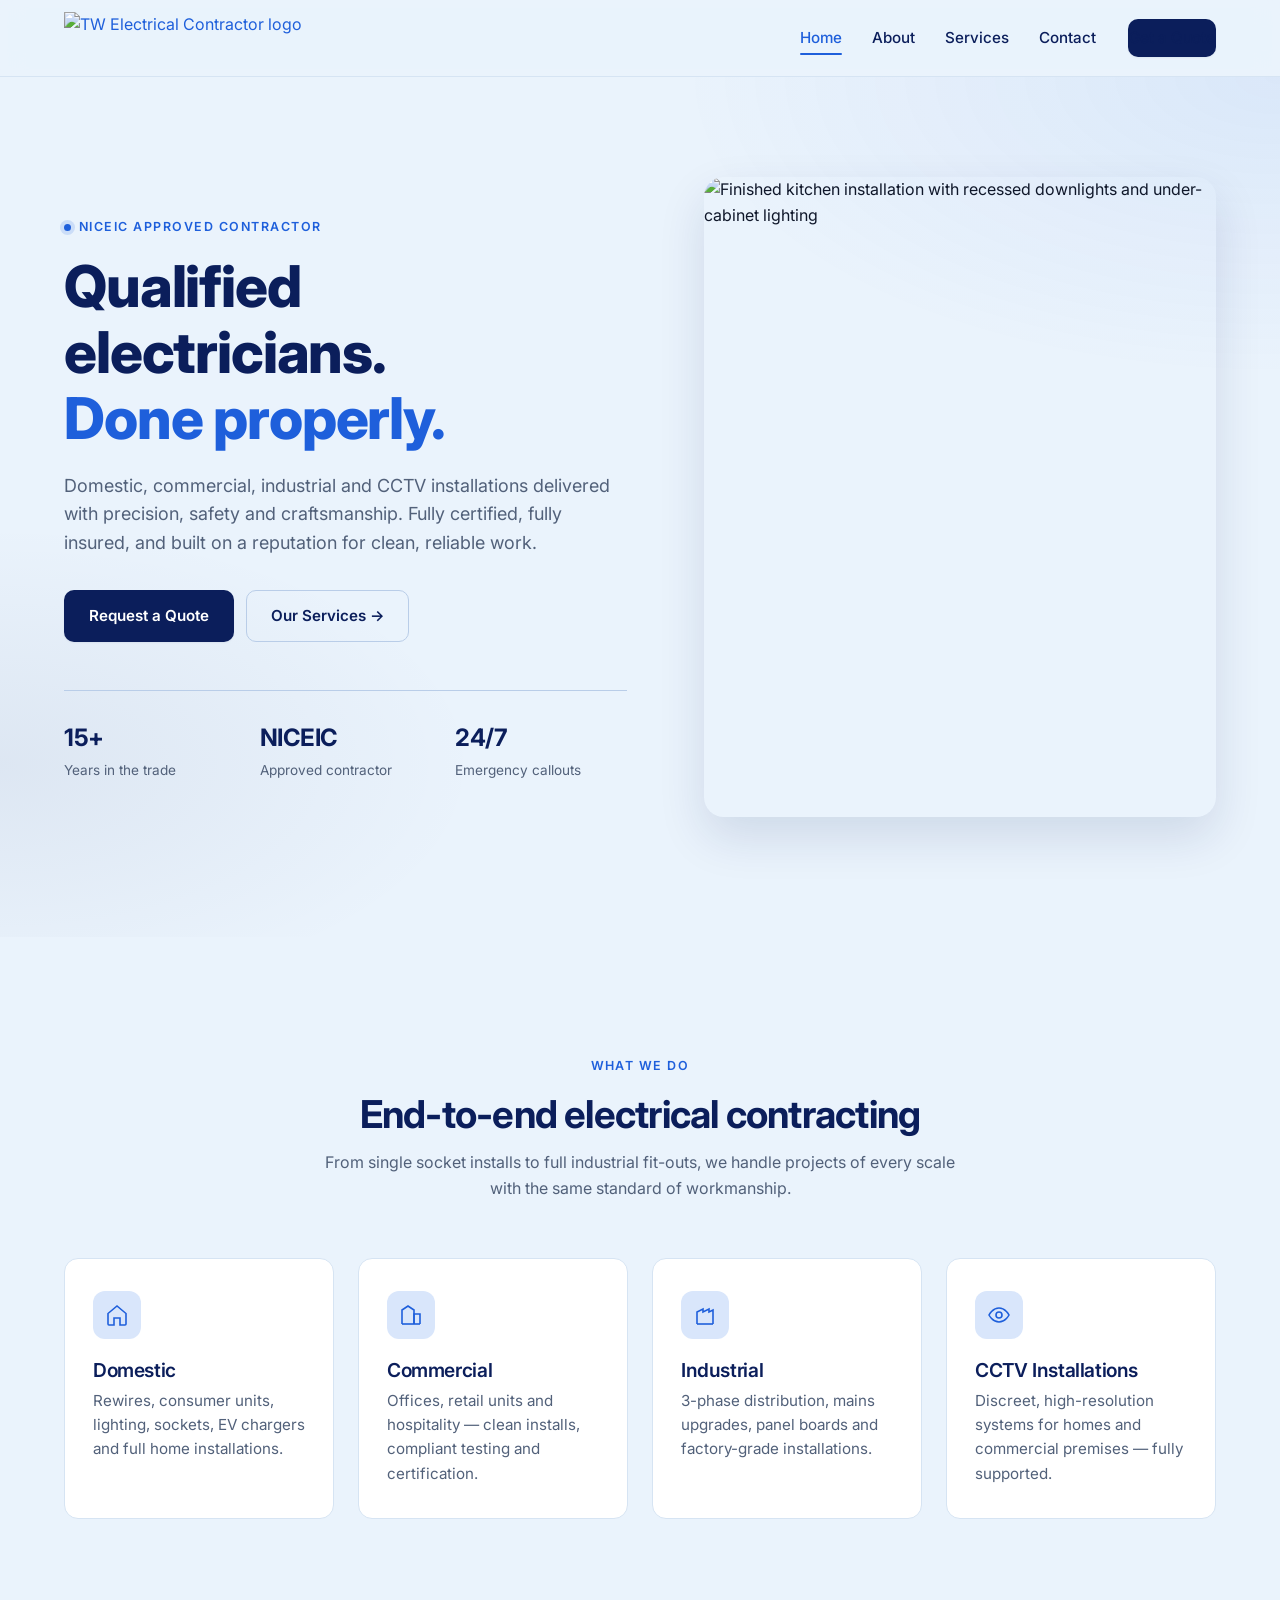
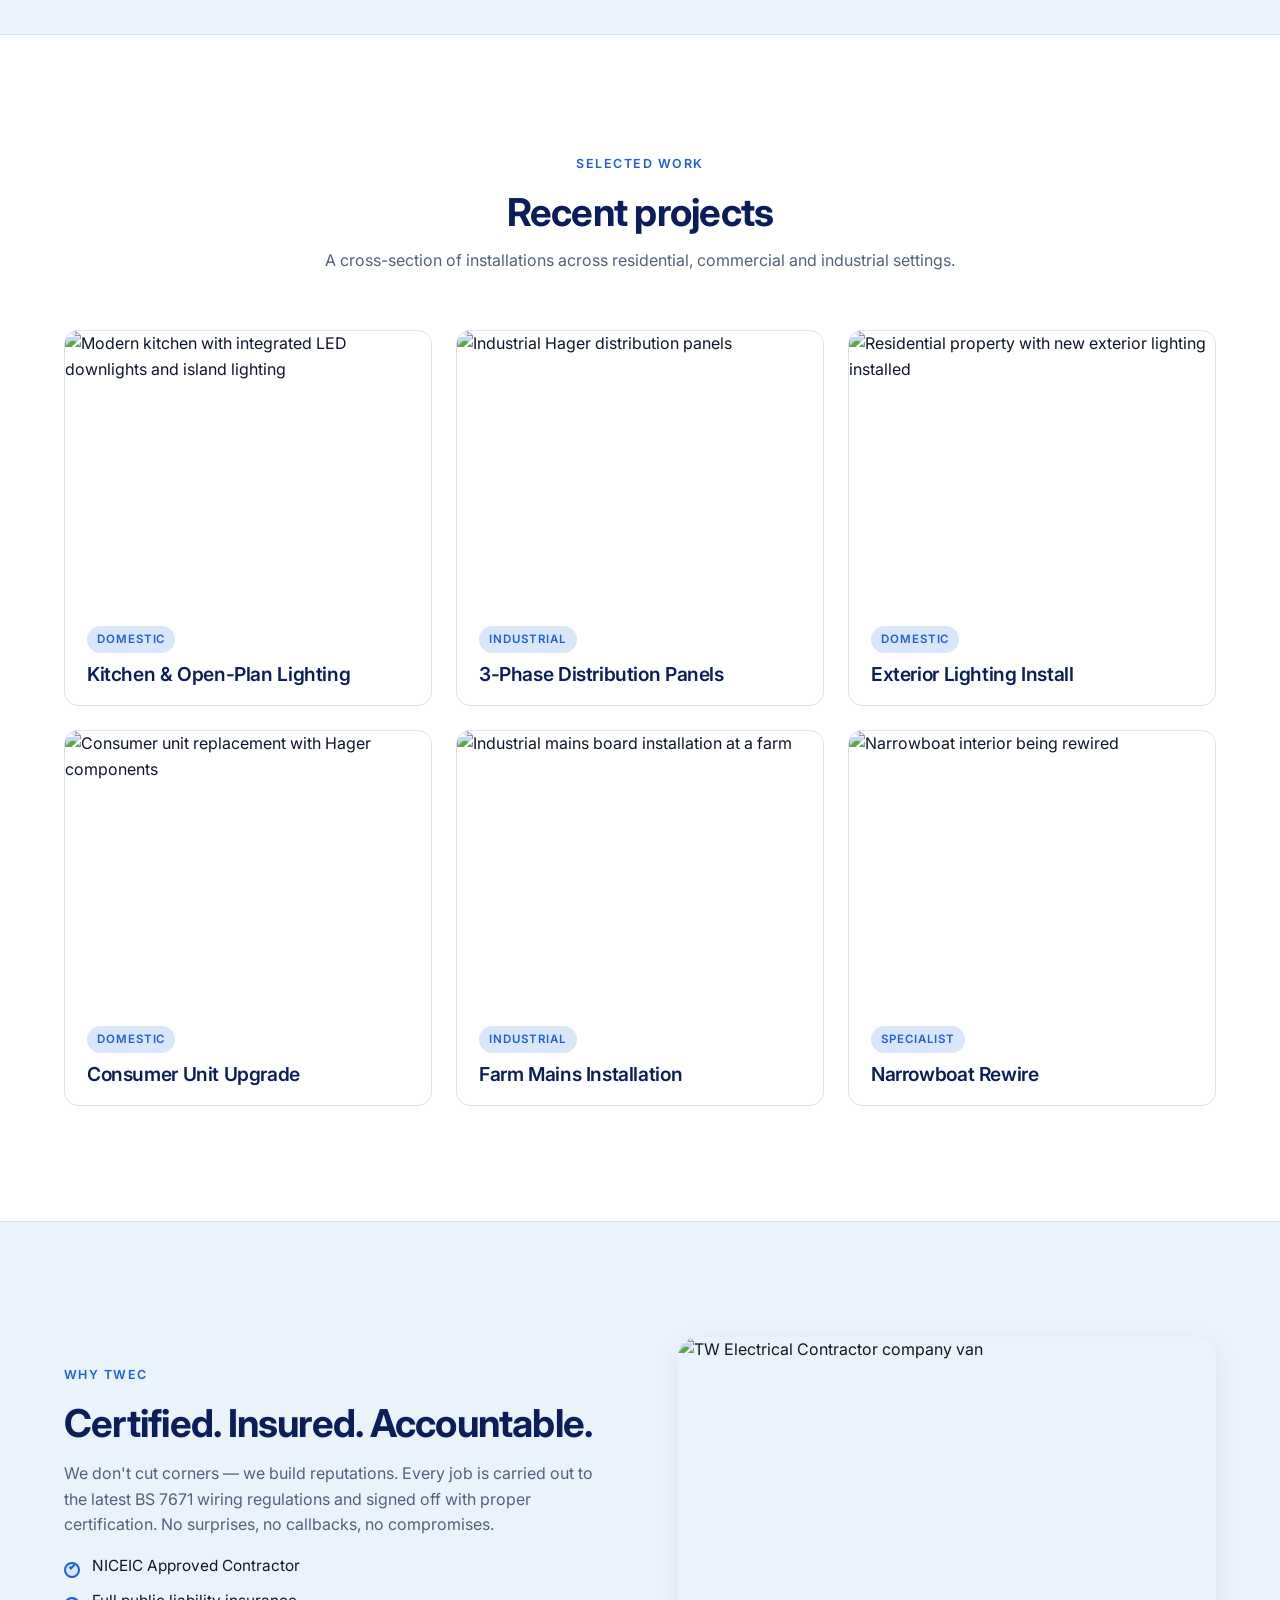
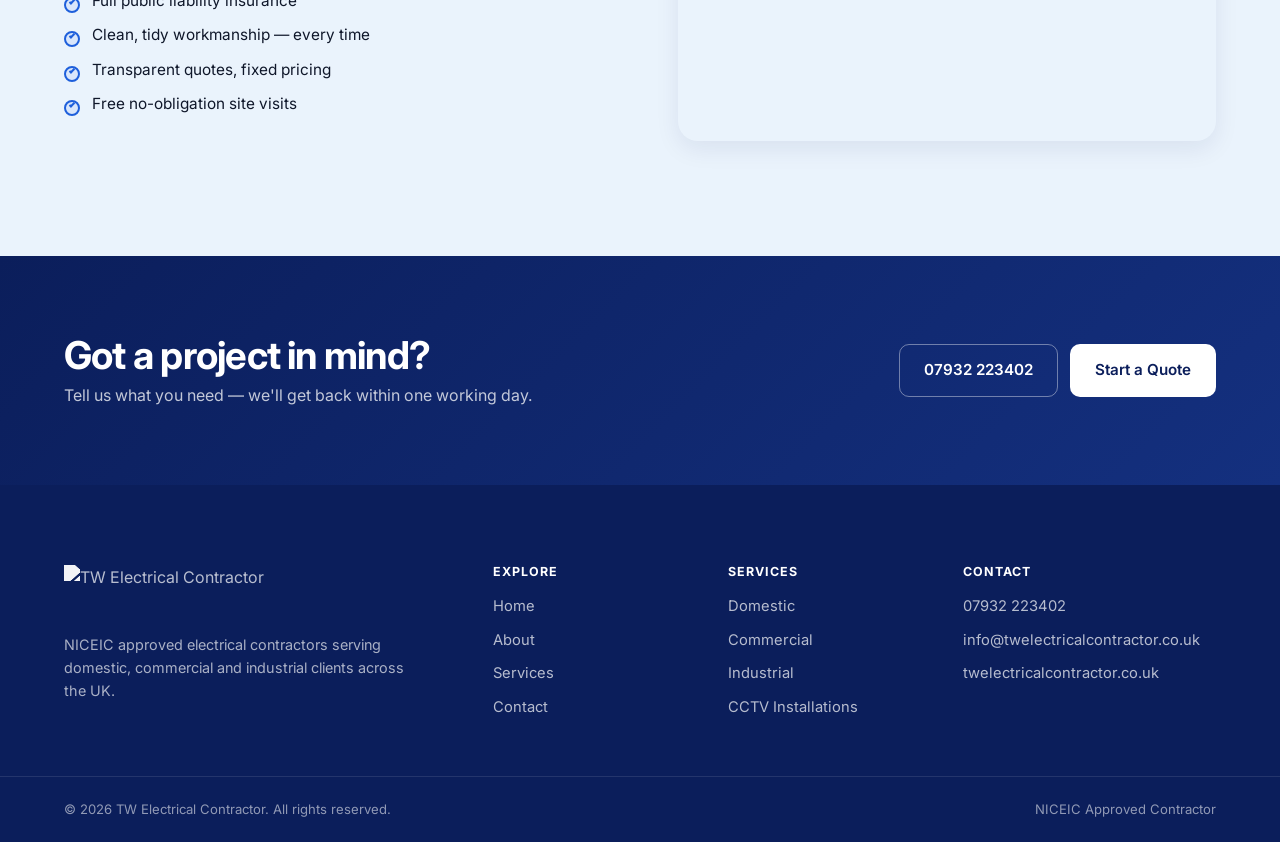
==== index.html @ 7920835a "Add files via upload" ====
<!DOCTYPE html>
<html lang="en">
<head>
    <meta charset="UTF-8" />
    <meta name="viewport" content="width=device-width, initial-scale=1.0" />
    <meta name="description" content="TW Electrical Contractor — NICEIC approved electricians delivering domestic, commercial, industrial and CCTV installations across the UK." />
    <meta name="theme-color" content="#0B1E5B" />

    <!-- Open Graph / Social -->
    <meta property="og:type" content="website" />
    <meta property="og:title" content="TW Electrical Contractor — NICEIC Approved Electricians" />
    <meta property="og:description" content="Qualified, NICEIC approved electrical contractors. Domestic, commercial, industrial and CCTV installations." />
    <meta property="og:image" content="images/og-preview.jpg" />
    <meta property="og:url" content="https://twelectricalcontractor.co.uk/" />
    <meta name="twitter:card" content="summary_large_image" />

    <title>TW Electrical Contractor — NICEIC Approved Electricians</title>

    <link rel="icon" type="image/png" href="images/logo.png" />
    <link rel="preconnect" href="https://fonts.googleapis.com" />
    <link rel="preconnect" href="https://fonts.gstatic.com" crossorigin />
    <link href="https://fonts.googleapis.com/css2?family=Inter:wght@400;500;600;700;800&display=swap" rel="stylesheet" />
    <link rel="stylesheet" href="style.css" />
</head>
<body>
    <a class="skip-link" href="#main">Skip to content</a>

    <header class="site-header">
        <div class="container header-inner">
            <a href="index.html" class="logo" aria-label="TW Electrical Contractor home">
                <img src="images/logo.png" alt="TW Electrical Contractor logo" />
            </a>

            <input type="checkbox" id="nav-toggle" class="nav-toggle" aria-label="Toggle navigation" />
            <label for="nav-toggle" class="nav-toggle-label" aria-hidden="true">
                <span></span><span></span><span></span>
            </label>

            <nav class="site-nav" aria-label="Primary">
                <ul>
                    <li><a href="index.html" class="active">Home</a></li>
                    <li><a href="about.html">About</a></li>
                    <li><a href="services.html">Services</a></li>
                    <li><a href="contact.html">Contact</a></li>
                </ul>
                <a href="contact.html" class="btn btn-primary nav-cta">Get a Quote</a>
            </nav>
        </div>
    </header>

    <main id="main">
        <!-- HERO -->
        <section class="hero">
            <div class="container hero-inner">
                <div class="hero-copy">
                    <span class="eyebrow">
                        <span class="dot"></span> NICEIC Approved Contractor
                    </span>
                    <h1>Qualified electricians.<br /><span class="accent">Done properly.</span></h1>
                    <p class="lead">
                        Domestic, commercial, industrial and CCTV installations delivered with precision,
                        safety and craftsmanship. Fully certified, fully insured, and built on a reputation
                        for clean, reliable work.
                    </p>
                    <div class="hero-actions">
                        <a href="contact.html" class="btn btn-primary">Request a Quote</a>
                        <a href="services.html" class="btn btn-ghost">Our Services →</a>
                    </div>

                    <ul class="hero-stats">
                        <li><strong>15+</strong><span>Years in the trade</span></li>
                        <li><strong>NICEIC</strong><span>Approved contractor</span></li>
                        <li><strong>24/7</strong><span>Emergency callouts</span></li>
                    </ul>
                </div>

                <div class="hero-media">
                    <img src="images/project-kitchen.jpg" alt="Finished kitchen installation with recessed downlights and under-cabinet lighting" />
                </div>
            </div>
        </section>

        <!-- SERVICES PREVIEW -->
        <section class="section">
            <div class="container">
                <div class="section-head">
                    <span class="eyebrow">What we do</span>
                    <h2>End-to-end electrical contracting</h2>
                    <p>From single socket installs to full industrial fit-outs, we handle projects of every scale with the same standard of workmanship.</p>
                </div>

                <div class="grid grid-4">
                    <article class="card service-card">
                        <div class="card-icon" aria-hidden="true">
                            <svg viewBox="0 0 24 24" fill="none" stroke="currentColor" stroke-width="1.6"><path d="M3 10.5 12 3l9 7.5V21a1 1 0 0 1-1 1h-5v-7h-6v7H4a1 1 0 0 1-1-1V10.5Z"/></svg>
                        </div>
                        <h3>Domestic</h3>
                        <p>Rewires, consumer units, lighting, sockets, EV chargers and full home installations.</p>
                    </article>

                    <article class="card service-card">
                        <div class="card-icon" aria-hidden="true">
                            <svg viewBox="0 0 24 24" fill="none" stroke="currentColor" stroke-width="1.6"><path d="M3 21V7l6-4 6 4v14"/><path d="M15 21V11h6v10"/><path d="M3 21h18"/></svg>
                        </div>
                        <h3>Commercial</h3>
                        <p>Offices, retail units and hospitality — clean installs, compliant testing and certification.</p>
                    </article>

                    <article class="card service-card">
                        <div class="card-icon" aria-hidden="true">
                            <svg viewBox="0 0 24 24" fill="none" stroke="currentColor" stroke-width="1.6"><path d="M4 21V9l6-3v3l6-3v3l4-2v14"/><path d="M4 21h16"/></svg>
                        </div>
                        <h3>Industrial</h3>
                        <p>3-phase distribution, mains upgrades, panel boards and factory-grade installations.</p>
                    </article>

                    <article class="card service-card">
                        <div class="card-icon" aria-hidden="true">
                            <svg viewBox="0 0 24 24" fill="none" stroke="currentColor" stroke-width="1.6"><circle cx="12" cy="12" r="3"/><path d="M2 12s3.5-7 10-7 10 7 10 7-3.5 7-10 7S2 12 2 12Z"/></svg>
                        </div>
                        <h3>CCTV Installations</h3>
                        <p>Discreet, high-resolution systems for homes and commercial premises — fully supported.</p>
                    </article>
                </div>
            </div>
        </section>

        <!-- FEATURED WORK -->
        <section class="section section-alt">
            <div class="container">
                <div class="section-head">
                    <span class="eyebrow">Selected work</span>
                    <h2>Recent projects</h2>
                    <p>A cross-section of installations across residential, commercial and industrial settings.</p>
                </div>

                <div class="grid grid-3">
                    <figure class="project">
                        <img src="images/project-kitchen-2.jpg" alt="Modern kitchen with integrated LED downlights and island lighting" />
                        <figcaption>
                            <span class="tag">Domestic</span>
                            <h3>Kitchen &amp; Open-Plan Lighting</h3>
                        </figcaption>
                    </figure>

                    <figure class="project">
                        <img src="images/project-industrial.jpg" alt="Industrial Hager distribution panels" />
                        <figcaption>
                            <span class="tag">Industrial</span>
                            <h3>3-Phase Distribution Panels</h3>
                        </figcaption>
                    </figure>

                    <figure class="project">
                        <img src="images/project-house.jpg" alt="Residential property with new exterior lighting installed" />
                        <figcaption>
                            <span class="tag">Domestic</span>
                            <h3>Exterior Lighting Install</h3>
                        </figcaption>
                    </figure>

                    <figure class="project">
                        <img src="images/project-consumer-unit.jpg" alt="Consumer unit replacement with Hager components" />
                        <figcaption>
                            <span class="tag">Domestic</span>
                            <h3>Consumer Unit Upgrade</h3>
                        </figcaption>
                    </figure>

                    <figure class="project">
                        <img src="images/project-farm.jpg" alt="Industrial mains board installation at a farm" />
                        <figcaption>
                            <span class="tag">Industrial</span>
                            <h3>Farm Mains Installation</h3>
                        </figcaption>
                    </figure>

                    <figure class="project">
                        <img src="images/project-narrowboat.jpg" alt="Narrowboat interior being rewired" />
                        <figcaption>
                            <span class="tag">Specialist</span>
                            <h3>Narrowboat Rewire</h3>
                        </figcaption>
                    </figure>
                </div>
            </div>
        </section>

        <!-- WHY US -->
        <section class="section">
            <div class="container">
                <div class="split">
                    <div>
                        <span class="eyebrow">Why TWEC</span>
                        <h2>Certified. Insured. Accountable.</h2>
                        <p>We don't cut corners — we build reputations. Every job is carried out to the latest BS 7671 wiring regulations and signed off with proper certification. No surprises, no callbacks, no compromises.</p>
                        <ul class="check-list">
                            <li>NICEIC Approved Contractor</li>
                            <li>Full public liability insurance</li>
                            <li>Clean, tidy workmanship — every time</li>
                            <li>Transparent quotes, fixed pricing</li>
                            <li>Free no-obligation site visits</li>
                        </ul>
                    </div>
                    <div class="split-media">
                        <img src="images/van.jpg" alt="TW Electrical Contractor company van" />
                    </div>
                </div>
            </div>
        </section>

        <!-- CTA BANNER -->
        <section class="cta-banner">
            <div class="container cta-inner">
                <div>
                    <h2>Got a project in mind?</h2>
                    <p>Tell us what you need — we'll get back within one working day.</p>
                </div>
                <div class="cta-actions">
                    <a href="tel:07932223402" class="btn btn-ghost-light">07932 223402</a>
                    <a href="contact.html" class="btn btn-white">Start a Quote</a>
                </div>
            </div>
        </section>
    </main>

    <footer class="site-footer">
        <div class="container footer-grid">
            <div class="footer-brand">
                <img src="images/logo.png" alt="TW Electrical Contractor" />
                <p>NICEIC approved electrical contractors serving domestic, commercial and industrial clients across the UK.</p>
            </div>
            <div>
                <h4>Explore</h4>
                <ul>
                    <li><a href="index.html">Home</a></li>
                    <li><a href="about.html">About</a></li>
                    <li><a href="services.html">Services</a></li>
                    <li><a href="contact.html">Contact</a></li>
                </ul>
            </div>
            <div>
                <h4>Services</h4>
                <ul>
                    <li>Domestic</li>
                    <li>Commercial</li>
                    <li>Industrial</li>
                    <li>CCTV Installations</li>
                </ul>
            </div>
            <div>
                <h4>Contact</h4>
                <ul>
                    <li><a href="tel:07932223402">07932 223402</a></li>
                    <li><a href="mailto:info@twelectricalcontractor.co.uk">info@twelectricalcontractor.co.uk</a></li>
                    <li>twelectricalcontractor.co.uk</li>
                </ul>
            </div>
        </div>
        <div class="footer-base">
            <div class="container">
                <p>© 2026 TW Electrical Contractor. All rights reserved.</p>
                <p>NICEIC Approved Contractor</p>
            </div>
        </div>
    </footer>
</body>
</html>
---- style.css ----
/* =========================================
   TW Electrical Contractor — style.css
   Clean · Corporate · Minimal
   ========================================= */

/* --- Design Tokens --- */
:root {
    --bg: #EAF3FC;
    --bg-alt: #FFFFFF;
    --bg-deep: #DCEBF9;
    --primary: #0B1E5B;
    --primary-700: #14307F;
    --accent: #1E5FDB;
    --accent-soft: #D9E6FB;
    --text: #0F172A;
    --text-muted: #52617A;
    --border: #D6E4F3;
    --border-strong: #B9CDE8;
    --shadow-sm: 0 1px 2px rgba(11, 30, 91, 0.06);
    --shadow-md: 0 8px 24px rgba(11, 30, 91, 0.08);
    --shadow-lg: 0 20px 48px rgba(11, 30, 91, 0.12);
    --radius: 14px;
    --radius-sm: 10px;
    --radius-lg: 20px;
    --max-w: 1200px;
}

/* --- Reset & Base --- */
*, *::before, *::after { box-sizing: border-box; }
* { margin: 0; padding: 0; }

html { scroll-behavior: smooth; -webkit-text-size-adjust: 100%; }

body {
    font-family: 'Inter', -apple-system, BlinkMacSystemFont, 'Segoe UI', Roboto, sans-serif;
    font-size: 16px;
    line-height: 1.6;
    color: var(--text);
    background: var(--bg);
    -webkit-font-smoothing: antialiased;
    -moz-osx-font-smoothing: grayscale;
}

img { max-width: 100%; display: block; height: auto; }
a { color: var(--accent); text-decoration: none; transition: color .2s ease; }
a:hover { color: var(--primary); }
ul { list-style: none; }

/* --- Typography --- */
h1, h2, h3, h4, h5 {
    font-family: inherit;
    font-weight: 700;
    color: var(--primary);
    letter-spacing: -0.02em;
    line-height: 1.15;
}
h1 { font-size: clamp(2.25rem, 4.5vw, 3.75rem); font-weight: 800; }
h2 { font-size: clamp(1.75rem, 3vw, 2.5rem); }
h3 { font-size: 1.2rem; font-weight: 600; }
h4 { font-size: 0.9rem; text-transform: uppercase; letter-spacing: 0.08em; color: var(--primary); }
p  { color: var(--text-muted); }
.lead { font-size: 1.125rem; color: var(--text-muted); max-width: 560px; }

.accent { color: var(--accent); }

.eyebrow {
    display: inline-flex;
    align-items: center;
    gap: 8px;
    font-size: 0.78rem;
    font-weight: 600;
    letter-spacing: 0.12em;
    text-transform: uppercase;
    color: var(--accent);
    margin-bottom: 16px;
}
.eyebrow .dot {
    width: 7px; height: 7px; border-radius: 50%;
    background: var(--accent);
    box-shadow: 0 0 0 4px rgba(30, 95, 219, 0.15);
}

/* --- Layout --- */
.container {
    width: 100%;
    max-width: var(--max-w);
    margin-inline: auto;
    padding-inline: 24px;
}

.section {
    padding: clamp(64px, 9vw, 120px) 0;
}
.section-alt { background: var(--bg-alt); border-top: 1px solid var(--border); border-bottom: 1px solid var(--border); }

.section-head {
    max-width: 640px;
    margin: 0 auto clamp(36px, 5vw, 56px);
    text-align: center;
}
.section-head h2 { margin-bottom: 14px; }

/* --- Accessibility --- */
.skip-link {
    position: absolute; left: -9999px;
    background: var(--primary); color: #fff;
    padding: 10px 16px; border-radius: 0 0 8px 0;
    z-index: 100;
}
.skip-link:focus { left: 0; top: 0; }

/* --- Buttons --- */
.btn {
    display: inline-flex;
    align-items: center;
    justify-content: center;
    gap: 8px;
    padding: 13px 24px;
    border-radius: 10px;
    font-weight: 600;
    font-size: 0.95rem;
    border: 1px solid transparent;
    cursor: pointer;
    transition: all .2s ease;
    white-space: nowrap;
}
.btn-primary {
    background: var(--primary);
    color: #fff;
    box-shadow: var(--shadow-sm);
}
.btn-primary:hover {
    background: var(--primary-700);
    color: #fff;
    transform: translateY(-1px);
    box-shadow: var(--shadow-md);
}
.btn-ghost {
    background: transparent;
    color: var(--primary);
    border-color: var(--border-strong);
}
.btn-ghost:hover {
    background: var(--bg-alt);
    border-color: var(--primary);
    color: var(--primary);
}
.btn-ghost-light {
    background: transparent;
    color: #fff;
    border-color: rgba(255,255,255,0.4);
}
.btn-ghost-light:hover { background: rgba(255,255,255,0.1); color: #fff; }
.btn-white {
    background: #fff;
    color: var(--primary);
}
.btn-white:hover { background: var(--accent-soft); color: var(--primary); }
.btn-full { width: 100%; padding: 15px 24px; }

/* --- Header / Nav --- */
.site-header {
    position: sticky;
    top: 0;
    z-index: 50;
    background: rgba(234, 243, 252, 0.85);
    backdrop-filter: saturate(180%) blur(12px);
    -webkit-backdrop-filter: saturate(180%) blur(12px);
    border-bottom: 1px solid var(--border);
}
.header-inner {
    display: flex;
    align-items: center;
    justify-content: space-between;
    min-height: 76px;
    gap: 24px;
}
.logo img { height: 52px; width: auto; }

.site-nav { display: flex; align-items: center; gap: 32px; }
.site-nav ul { display: flex; gap: 30px; }
.site-nav a {
    color: var(--primary);
    font-weight: 500;
    font-size: 0.95rem;
    position: relative;
    padding: 6px 0;
}
.site-nav a:hover { color: var(--accent); }
.site-nav a.active { color: var(--accent); }
.site-nav a.active::after {
    content: ""; position: absolute; left: 0; right: 0; bottom: -2px;
    height: 2px; background: var(--accent); border-radius: 2px;
}

/* Mobile nav toggle */
.nav-toggle, .nav-toggle-label { display: none; }

/* --- Hero --- */
.hero {
    padding: clamp(56px, 8vw, 100px) 0 clamp(72px, 10vw, 120px);
    position: relative;
    overflow: hidden;
}
.hero::before {
    content: "";
    position: absolute; inset: 0;
    background:
        radial-gradient(1000px 500px at 100% 0%, rgba(30, 95, 219, 0.08), transparent 60%),
        radial-gradient(800px 400px at 0% 80%, rgba(11, 30, 91, 0.06), transparent 60%);
    pointer-events: none;
}
.hero-inner {
    display: grid;
    grid-template-columns: 1.1fr 1fr;
    gap: clamp(40px, 6vw, 80px);
    align-items: center;
    position: relative;
}
.hero-copy h1 { margin-bottom: 20px; }
.hero-copy .lead { margin-bottom: 32px; }
.hero-actions {
    display: flex;
    gap: 12px;
    flex-wrap: wrap;
    margin-bottom: 48px;
}
.hero-stats {
    display: grid;
    grid-template-columns: repeat(3, 1fr);
    gap: 24px;
    padding-top: 28px;
    border-top: 1px solid var(--border-strong);
}
.hero-stats li { display: flex; flex-direction: column; }
.hero-stats strong {
    font-size: 1.5rem;
    color: var(--primary);
    font-weight: 700;
    letter-spacing: -0.02em;
    margin-bottom: 2px;
}
.hero-stats span {
    font-size: 0.85rem;
    color: var(--text-muted);
}
.hero-media {
    position: relative;
}
.hero-media img {
    border-radius: var(--radius-lg);
    box-shadow: var(--shadow-lg);
    aspect-ratio: 4/5;
    object-fit: cover;
    width: 100%;
}

/* --- Page Hero (inner pages) --- */
.page-hero {
    padding: clamp(56px, 8vw, 96px) 0 clamp(40px, 6vw, 64px);
    text-align: left;
    position: relative;
    overflow: hidden;
}
.page-hero::before {
    content: ""; position: absolute; inset: 0;
    background: radial-gradient(900px 400px at 80% 0%, rgba(30, 95, 219, 0.08), transparent 70%);
    pointer-events: none;
}
.page-hero .container { position: relative; max-width: 820px; }
.page-hero h1 { margin-bottom: 20px; }

/* --- Grids --- */
.grid { display: grid; gap: 24px; }
.grid-3 { grid-template-columns: repeat(3, 1fr); }
.grid-4 { grid-template-columns: repeat(4, 1fr); }

/* --- Cards --- */
.card {
    background: var(--bg-alt);
    border: 1px solid var(--border);
    border-radius: var(--radius);
    padding: 32px 28px;
    transition: all .25s ease;
}
.card:hover {
    border-color: var(--border-strong);
    transform: translateY(-2px);
    box-shadow: var(--shadow-md);
}

.service-card .card-icon {
    width: 48px; height: 48px;
    border-radius: 12px;
    background: var(--accent-soft);
    color: var(--accent);
    display: flex; align-items: center; justify-content: center;
    margin-bottom: 20px;
}
.service-card .card-icon svg { width: 24px; height: 24px; }
.service-card h3 { margin-bottom: 8px; color: var(--primary); }
.service-card p { font-size: 0.95rem; }

.values .value-num {
    display: inline-block;
    font-size: 0.85rem;
    font-weight: 700;
    color: var(--accent);
    letter-spacing: 0.1em;
    margin-bottom: 14px;
}
.values h3 { margin-bottom: 8px; }
.values p { font-size: 0.95rem; }

/* --- Project cards --- */
.project {
    background: var(--bg-alt);
    border: 1px solid var(--border);
    border-radius: var(--radius);
    overflow: hidden;
    transition: all .25s ease;
}
.project:hover {
    transform: translateY(-2px);
    box-shadow: var(--shadow-md);
    border-color: var(--border-strong);
}
.project img {
    width: 100%;
    aspect-ratio: 4/3;
    object-fit: cover;
}
.project figcaption { padding: 20px 22px; }
.project .tag {
    display: inline-block;
    font-size: 0.72rem;
    font-weight: 600;
    letter-spacing: 0.08em;
    text-transform: uppercase;
    color: var(--accent);
    background: var(--accent-soft);
    padding: 4px 10px;
    border-radius: 999px;
    margin-bottom: 10px;
}
.project h3 { color: var(--primary); }

/* --- Split --- */
.split {
    display: grid;
    grid-template-columns: 1fr 1fr;
    gap: clamp(40px, 6vw, 80px);
    align-items: center;
}
.split-media img {
    border-radius: var(--radius-lg);
    box-shadow: var(--shadow-md);
    aspect-ratio: 4/3;
    object-fit: cover;
    width: 100%;
}
.split h2 { margin-bottom: 16px; }
.split p { margin-bottom: 16px; }

/* --- Service Detail rows --- */
.service-detail {
    display: grid;
    grid-template-columns: 1fr 1.15fr;
    gap: clamp(40px, 6vw, 80px);
    align-items: center;
}
.service-detail.reverse .service-detail-media { order: 2; }
.service-detail-media img {
    border-radius: var(--radius-lg);
    box-shadow: var(--shadow-md);
    aspect-ratio: 4/3;
    object-fit: cover;
    width: 100%;
}
.service-detail h2 { margin-bottom: 16px; }
.service-detail p { margin-bottom: 20px; }

/* --- Check list --- */
.check-list {
    display: grid;
    gap: 10px;
    margin-top: 16px;
}
.check-list li {
    position: relative;
    padding-left: 28px;
    color: var(--text);
    font-size: 0.96rem;
}
.check-list li::before {
    content: "";
    position: absolute;
    left: 0; top: 8px;
    width: 16px; height: 16px;
    border-radius: 50%;
    background: var(--accent-soft);
    border: 2px solid var(--accent);
}
.check-list li::after {
    content: "";
    position: absolute;
    left: 5px; top: 11px;
    width: 6px; height: 3px;
    border-left: 2px solid var(--accent);
    border-bottom: 2px solid var(--accent);
    transform: rotate(-45deg);
}

/* --- Credentials --- */
.credentials {
    display: grid;
    grid-template-columns: 1fr 1fr;
    gap: clamp(40px, 6vw, 80px);
    align-items: center;
    background: var(--bg-alt);
    border: 1px solid var(--border);
    border-radius: var(--radius-lg);
    padding: clamp(32px, 5vw, 56px);
}
.credentials h2 { margin-bottom: 14px; }
.credentials-list {
    display: grid;
    grid-template-columns: 1fr 1fr;
    gap: 24px 16px;
}
.credentials-list li {
    display: flex;
    flex-direction: column;
    padding: 18px 20px;
    background: var(--bg);
    border-radius: var(--radius-sm);
}
.credentials-list strong {
    font-size: 1.15rem;
    color: var(--primary);
    font-weight: 700;
    margin-bottom: 2px;
    letter-spacing: -0.01em;
}
.credentials-list span {
    font-size: 0.85rem;
    color: var(--text-muted);
}

/* --- CTA Banner --- */
.cta-banner {
    background: linear-gradient(135deg, var(--primary) 0%, var(--primary-700) 100%);
    color: #fff;
    padding: clamp(48px, 6vw, 80px) 0;
}
.cta-inner {
    display: flex;
    align-items: center;
    justify-content: space-between;
    gap: 32px;
    flex-wrap: wrap;
}
.cta-inner h2 { color: #fff; margin-bottom: 6px; }
.cta-inner p { color: rgba(255,255,255,0.75); }
.cta-actions { display: flex; gap: 12px; flex-wrap: wrap; }

/* --- Contact --- */
.contact-grid {
    display: grid;
    grid-template-columns: 1fr 1.4fr;
    gap: clamp(32px, 5vw, 64px);
    align-items: start;
}
.contact-info h2 { margin-bottom: 12px; }
.contact-info p { margin-bottom: 28px; }
.info-list {
    display: grid;
    gap: 20px;
}
.info-list li {
    display: flex;
    flex-direction: column;
    padding-bottom: 20px;
    border-bottom: 1px solid var(--border);
}
.info-list li:last-child { border-bottom: none; padding-bottom: 0; }
.info-label {
    font-size: 0.75rem;
    text-transform: uppercase;
    letter-spacing: 0.1em;
    color: var(--text-muted);
    margin-bottom: 6px;
    font-weight: 600;
}
.info-list a, .info-list span:not(.info-label) {
    font-size: 1rem;
    color: var(--primary);
    font-weight: 500;
}
.info-list a:hover { color: var(--accent); }

/* Form */
.contact-form {
    background: var(--bg-alt);
    border: 1px solid var(--border);
    border-radius: var(--radius-lg);
    padding: clamp(28px, 4vw, 40px);
    display: grid;
    gap: 20px;
}
.form-grid {
    display: grid;
    grid-template-columns: 1fr 1fr;
    gap: 20px;
}
.form-row { display: flex; flex-direction: column; }
.form-row label {
    font-size: 0.82rem;
    font-weight: 600;
    color: var(--primary);
    margin-bottom: 8px;
    letter-spacing: 0.02em;
}
.form-row input,
.form-row select,
.form-row textarea {
    font-family: inherit;
    font-size: 0.98rem;
    color: var(--text);
    background: var(--bg);
    border: 1px solid var(--border-strong);
    border-radius: 10px;
    padding: 13px 16px;
    transition: all .2s ease;
    width: 100%;
}
.form-row input:focus,
.form-row select:focus,
.form-row textarea:focus {
    outline: none;
    border-color: var(--accent);
    background: #fff;
    box-shadow: 0 0 0 4px rgba(30, 95, 219, 0.12);
}
.form-row textarea { resize: vertical; min-height: 140px; }
.form-note {
    font-size: 0.82rem;
    color: var(--text-muted);
    text-align: center;
    margin-top: 4px;
}

/* --- Footer --- */
.site-footer {
    background: var(--primary);
    color: rgba(255,255,255,0.75);
    margin-top: 0;
}
.footer-grid {
    display: grid;
    grid-template-columns: 2fr 1fr 1fr 1.3fr;
    gap: 40px;
    padding: clamp(56px, 7vw, 80px) 24px clamp(40px, 5vw, 56px);
}
.footer-brand img {
    height: 50px;
    margin-bottom: 18px;
    filter: brightness(0) invert(1);
    opacity: 0.95;
}
.footer-brand p {
    color: rgba(255,255,255,0.65);
    font-size: 0.9rem;
    max-width: 340px;
}
.site-footer h4 {
    color: #fff;
    font-size: 0.78rem;
    margin-bottom: 16px;
}
.site-footer ul { display: grid; gap: 10px; }
.site-footer li, .site-footer a {
    color: rgba(255,255,255,0.7);
    font-size: 0.92rem;
    transition: color .2s ease;
}
.site-footer a:hover { color: #fff; }

.footer-base {
    border-top: 1px solid rgba(255,255,255,0.1);
    padding: 22px 0;
}
.footer-base .container {
    display: flex;
    justify-content: space-between;
    align-items: center;
    flex-wrap: wrap;
    gap: 12px;
}
.footer-base p {
    font-size: 0.82rem;
    color: rgba(255,255,255,0.55);
}

/* =========================================
   Responsive
   ========================================= */
@media (max-width: 1024px) {
    .grid-4 { grid-template-columns: repeat(2, 1fr); }
    .grid-3 { grid-template-columns: repeat(2, 1fr); }
    .footer-grid { grid-template-columns: 1fr 1fr; }
    .credentials { grid-template-columns: 1fr; }
    .contact-grid { grid-template-columns: 1fr; }
}

@media (max-width: 820px) {
    /* Mobile nav */
    .nav-toggle-label {
        display: flex;
        flex-direction: column;
        justify-content: center;
        gap: 5px;
        width: 40px; height: 40px;
        cursor: pointer;
        z-index: 60;
    }
    .nav-toggle-label span {
        display: block;
        width: 22px; height: 2px;
        background: var(--primary);
        transition: all .25s ease;
        border-radius: 2px;
    }
    .site-nav {
        position: fixed;
        top: 76px; left: 0; right: 0;
        flex-direction: column;
        align-items: stretch;
        gap: 0;
        background: var(--bg-alt);
        border-bottom: 1px solid var(--border);
        padding: 24px;
        transform: translateY(-120%);
        transition: transform .3s ease;
        box-shadow: var(--shadow-md);
    }
    .site-nav ul {
        flex-direction: column;
        gap: 0;
        width: 100%;
        margin-bottom: 16px;
    }
    .site-nav ul li { border-bottom: 1px solid var(--border); }
    .site-nav ul li:last-child { border-bottom: none; }
    .site-nav a {
        display: block;
        padding: 14px 4px;
        font-size: 1rem;
    }
    .site-nav a.active::after { display: none; }
    .nav-cta { width: 100%; }
    .nav-toggle:checked ~ .site-nav {
        transform: translateY(0);
    }
    .nav-toggle:checked ~ .nav-toggle-label span:nth-child(1) {
        transform: translateY(7px) rotate(45deg);
    }
    .nav-toggle:checked ~ .nav-toggle-label span:nth-child(2) {
        opacity: 0;
    }
    .nav-toggle:checked ~ .nav-toggle-label span:nth-child(3) {
        transform: translateY(-7px) rotate(-45deg);
    }

    /* Layout collapses */
    .hero-inner { grid-template-columns: 1fr; }
    .hero-media { order: -1; }
    .hero-media img { aspect-ratio: 16/10; }
    .split { grid-template-columns: 1fr; }
    .service-detail { grid-template-columns: 1fr; }
    .service-detail.reverse .service-detail-media { order: -1; }
}

@media (max-width: 560px) {
    .grid-4 { grid-template-columns: 1fr; }
    .grid-3 { grid-template-columns: 1fr; }
    .footer-grid { grid-template-columns: 1fr; gap: 32px; }
    .hero-stats { grid-template-columns: 1fr; gap: 18px; text-align: left; }
    .form-grid { grid-template-columns: 1fr; }
    .credentials-list { grid-template-columns: 1fr; }
    .cta-inner { flex-direction: column; align-items: flex-start; }
    .footer-base .container { flex-direction: column; align-items: flex-start; }
    .logo img { height: 44px; }
}

@media (max-width: 380px) {
    .btn { padding: 12px 18px; font-size: 0.9rem; }
    .hero-actions { flex-direction: column; align-items: stretch; }
    .hero-actions .btn { width: 100%; }
}
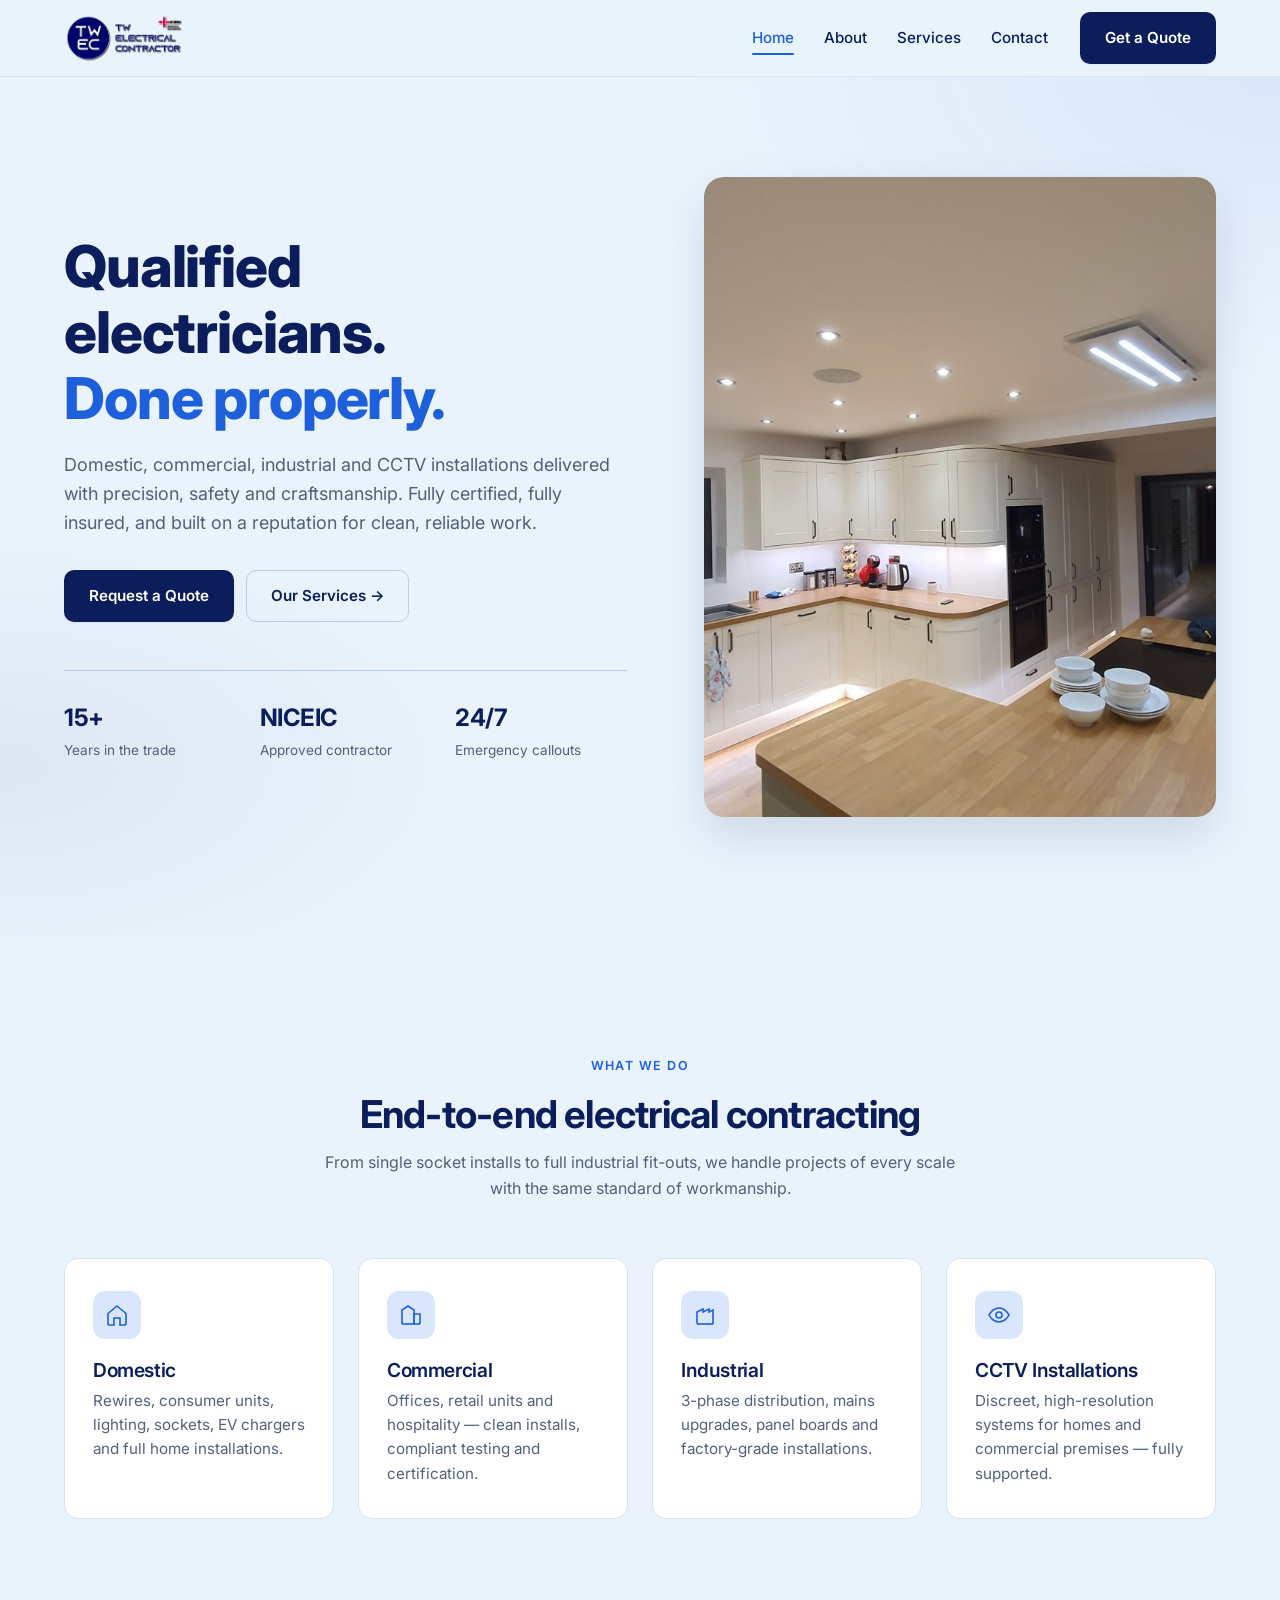
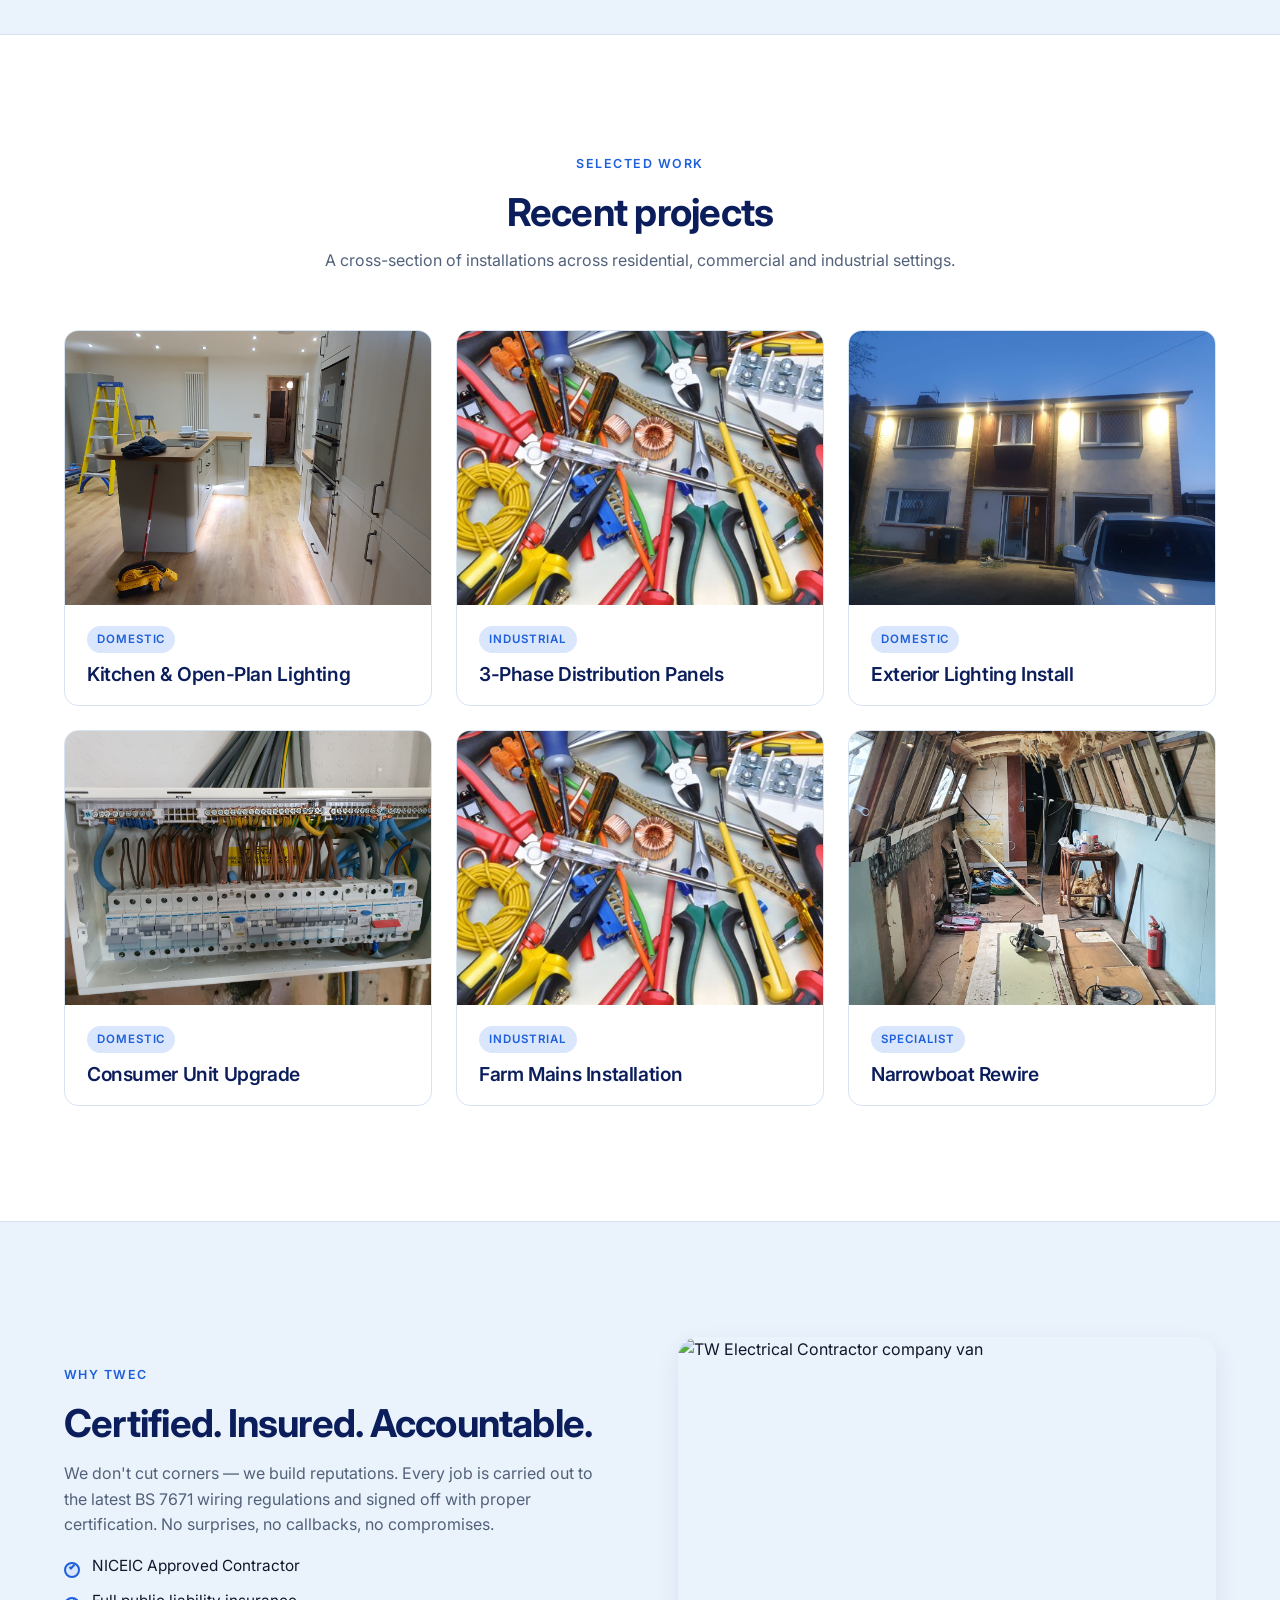
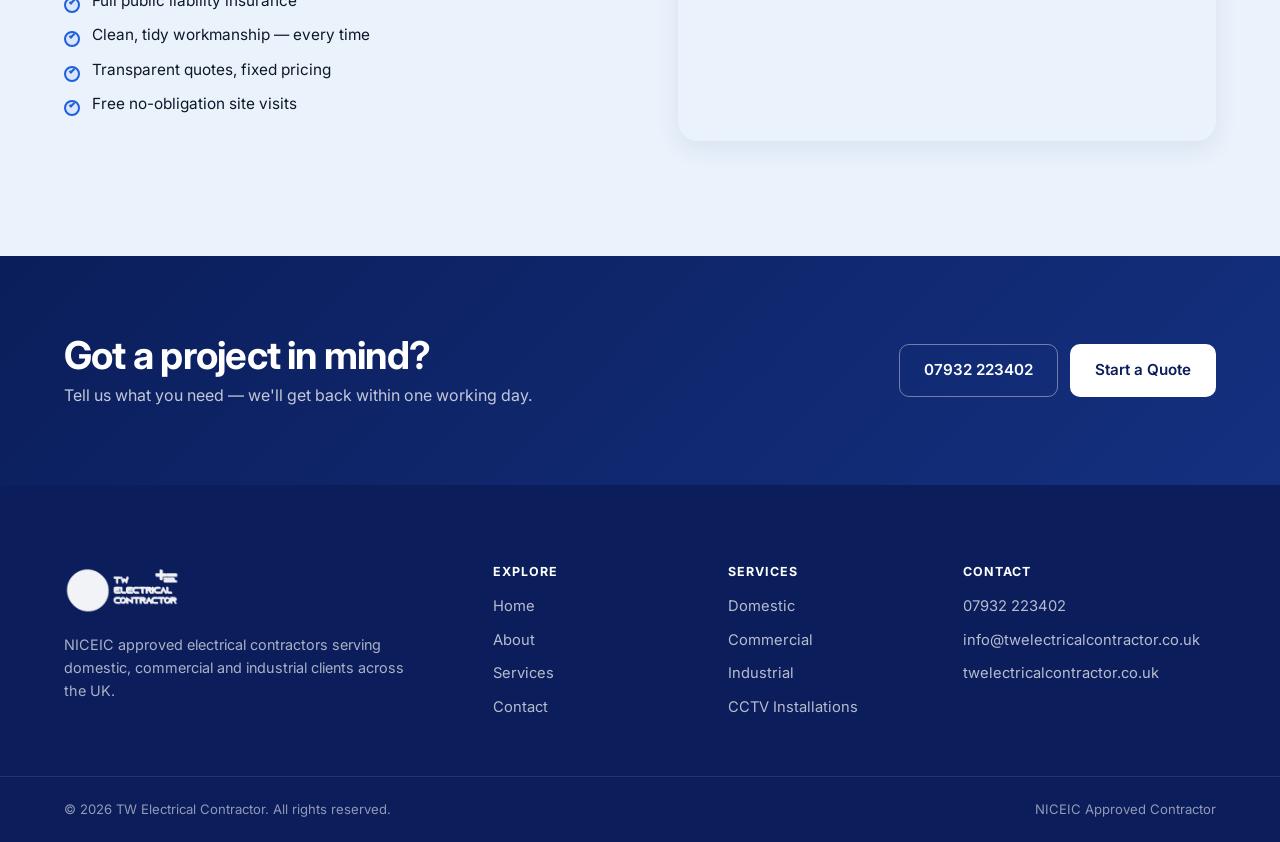
==== commit 573a679e: "Update index.html" ====
--- a/index.html
+++ b/index.html
@@ -53,9 +53,6 @@
         <section class="hero">
             <div class="container hero-inner">
                 <div class="hero-copy">
-                    <span class="eyebrow">
-                        <span class="dot"></span> NICEIC Approved Contractor
-                    </span>
                     <h1>Qualified electricians.<br /><span class="accent">Done properly.</span></h1>
                     <p class="lead">
                         Domestic, commercial, industrial and CCTV installations delivered with precision,
--- a/style.css
+++ b/style.css
@@ -179,18 +179,21 @@
 
 .site-nav { display: flex; align-items: center; gap: 32px; }
 .site-nav ul { display: flex; gap: 30px; }
-.site-nav a {
+.site-nav a:not(.btn) {
     color: var(--primary);
     font-weight: 500;
     font-size: 0.95rem;
     position: relative;
     padding: 6px 0;
 }
-.site-nav a:hover { color: var(--accent); }
+.site-nav a:not(.btn):hover { color: var(--accent); }
 .site-nav a.active { color: var(--accent); }
-.site-nav a.active::after {
+.site-nav a.active:not(.btn)::after {
     content: ""; position: absolute; left: 0; right: 0; bottom: -2px;
     height: 2px; background: var(--accent); border-radius: 2px;
+}
+.btn-primary.nav-cta:hover {
+    color: #fff;
 }
 
 /* Mobile nav toggle */
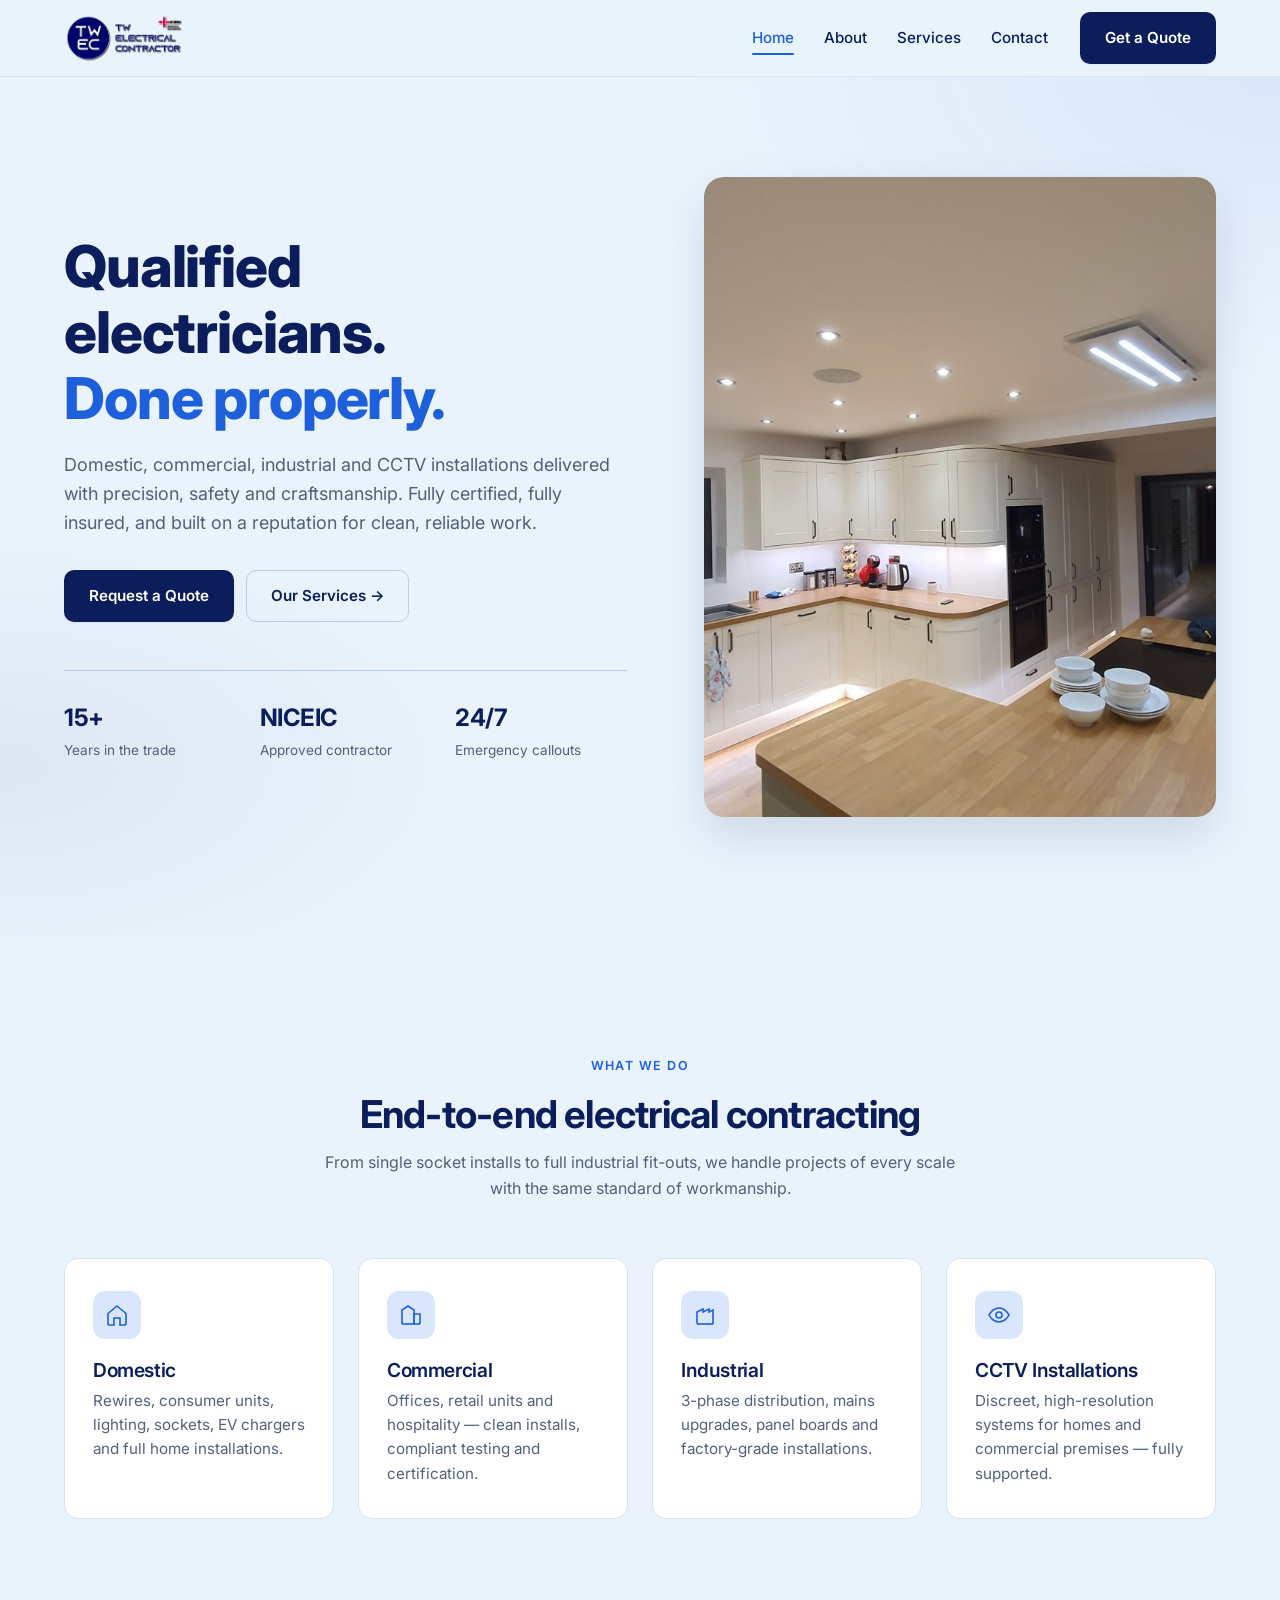
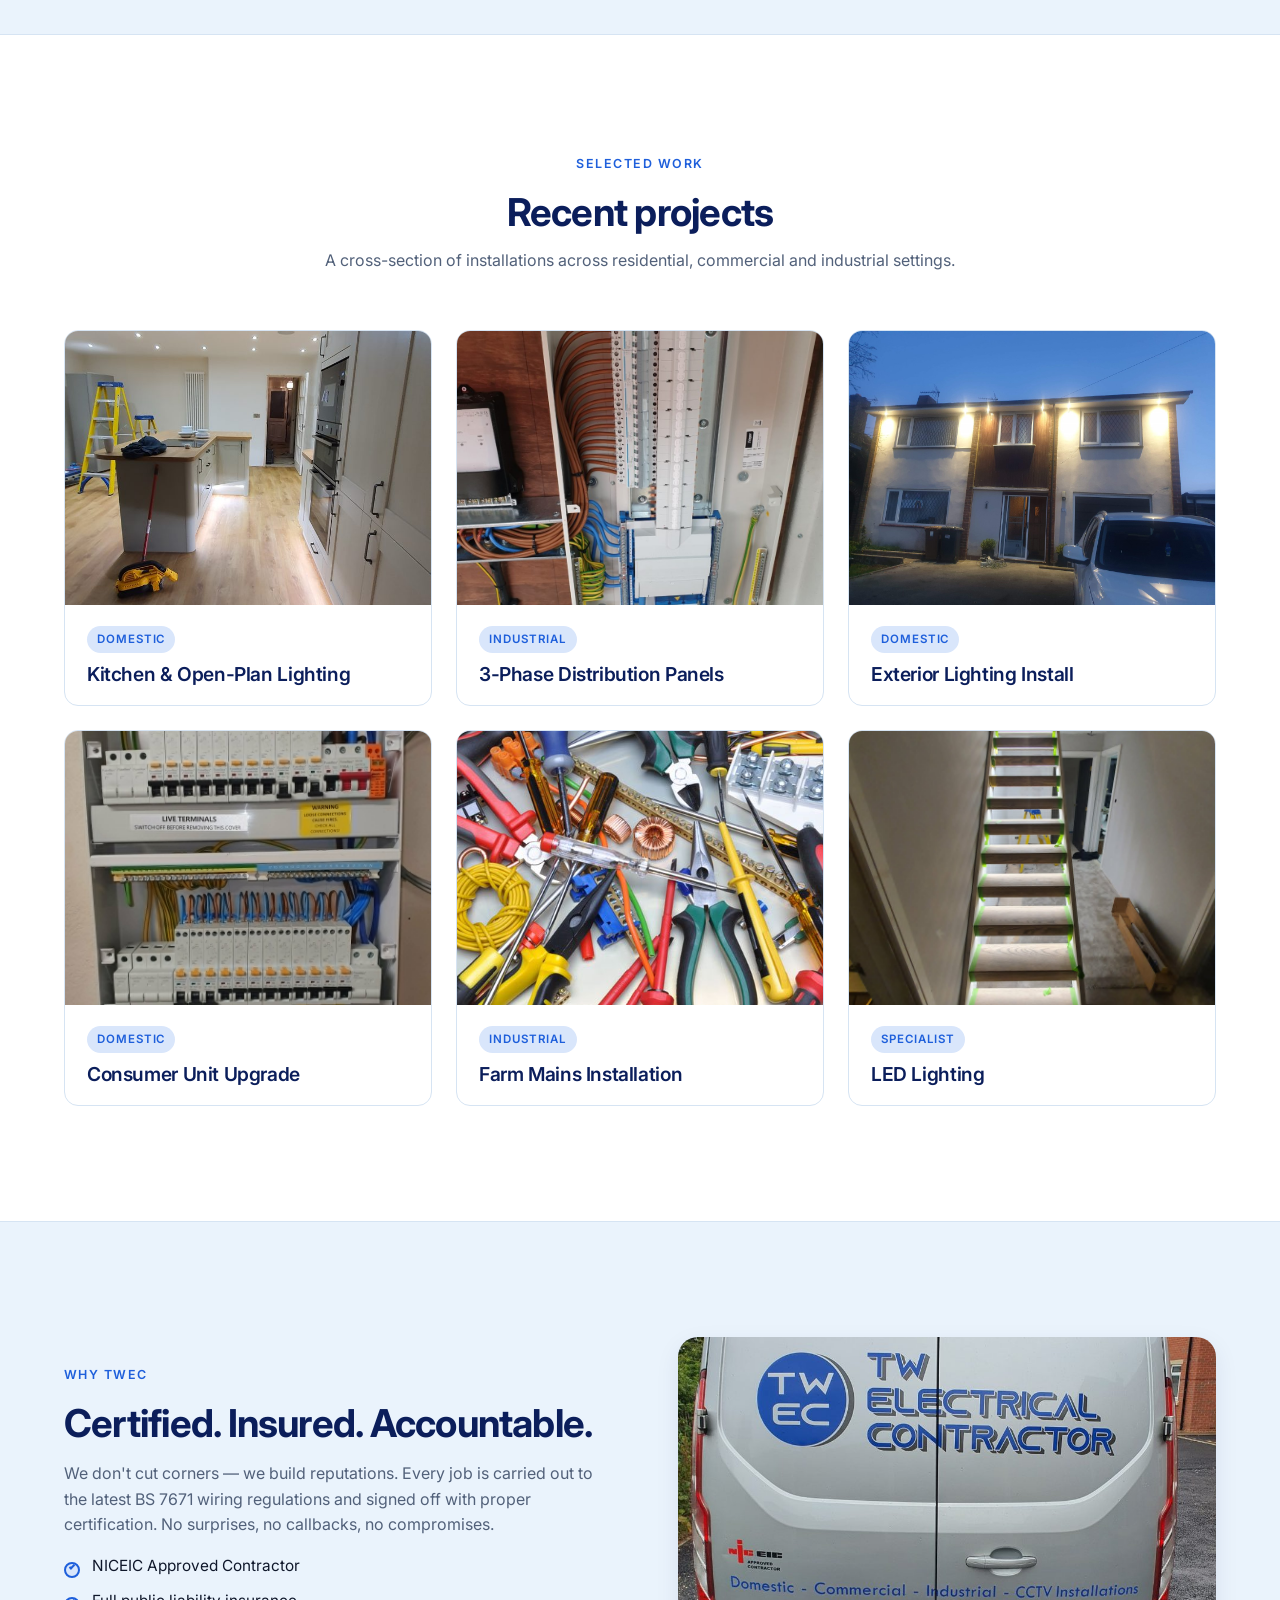
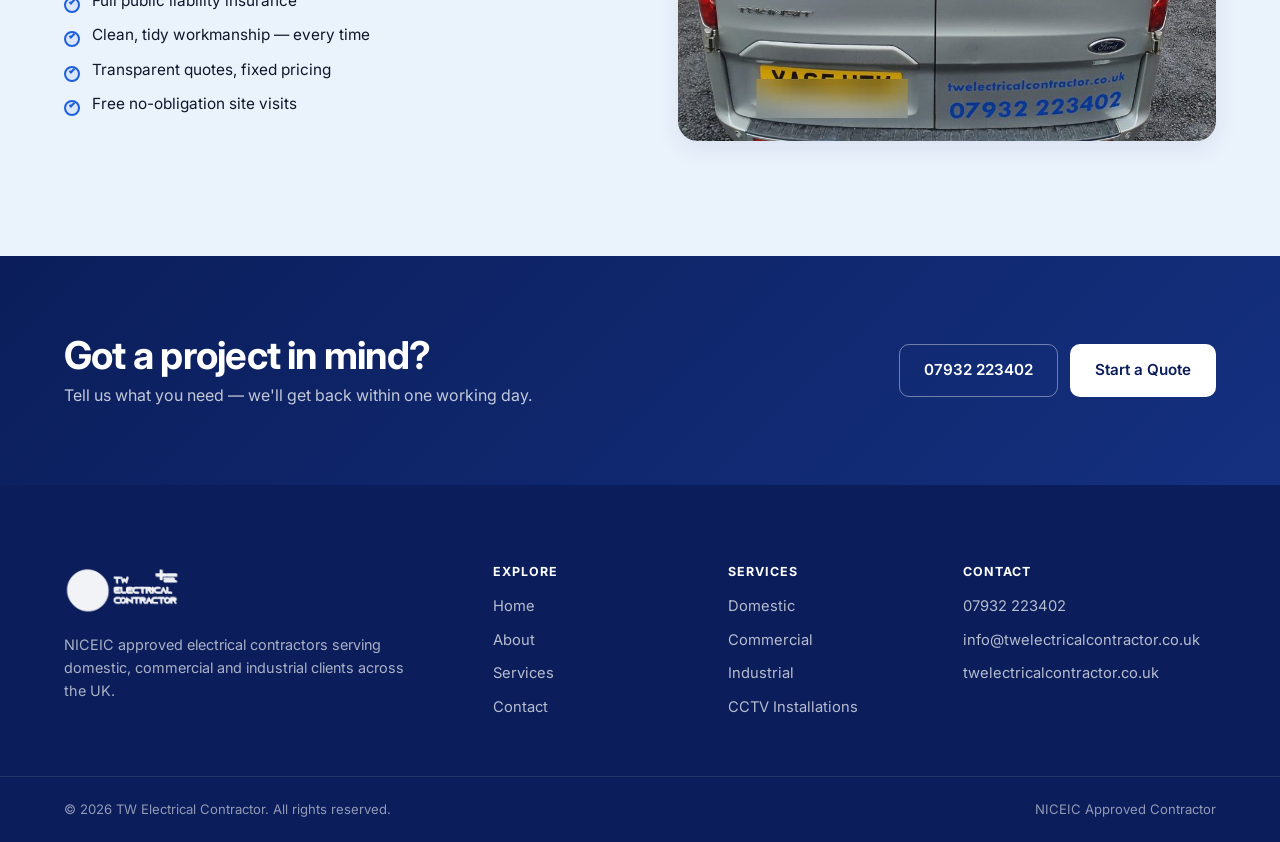
==== commit 13a86e89: "asd" ====
--- a/index.html
+++ b/index.html
@@ -173,10 +173,10 @@
                     </figure>
 
                     <figure class="project">
-                        <img src="images/project-narrowboat.jpg" alt="Narrowboat interior being rewired" />
+                        <img src="images/project-stairs.jpg" alt="LED staircase lighting installation" />
                         <figcaption>
                             <span class="tag">Specialist</span>
-                            <h3>Narrowboat Rewire</h3>
+                            <h3>LED Lighting</h3>
                         </figcaption>
                     </figure>
                 </div>
@@ -200,7 +200,7 @@
                         </ul>
                     </div>
                     <div class="split-media">
-                        <img src="images/van.jpg" alt="TW Electrical Contractor company van" />
+                        <img src="images/company-van.jpg" alt="TW Electrical Contractor company van" />
                     </div>
                 </div>
             </div>
